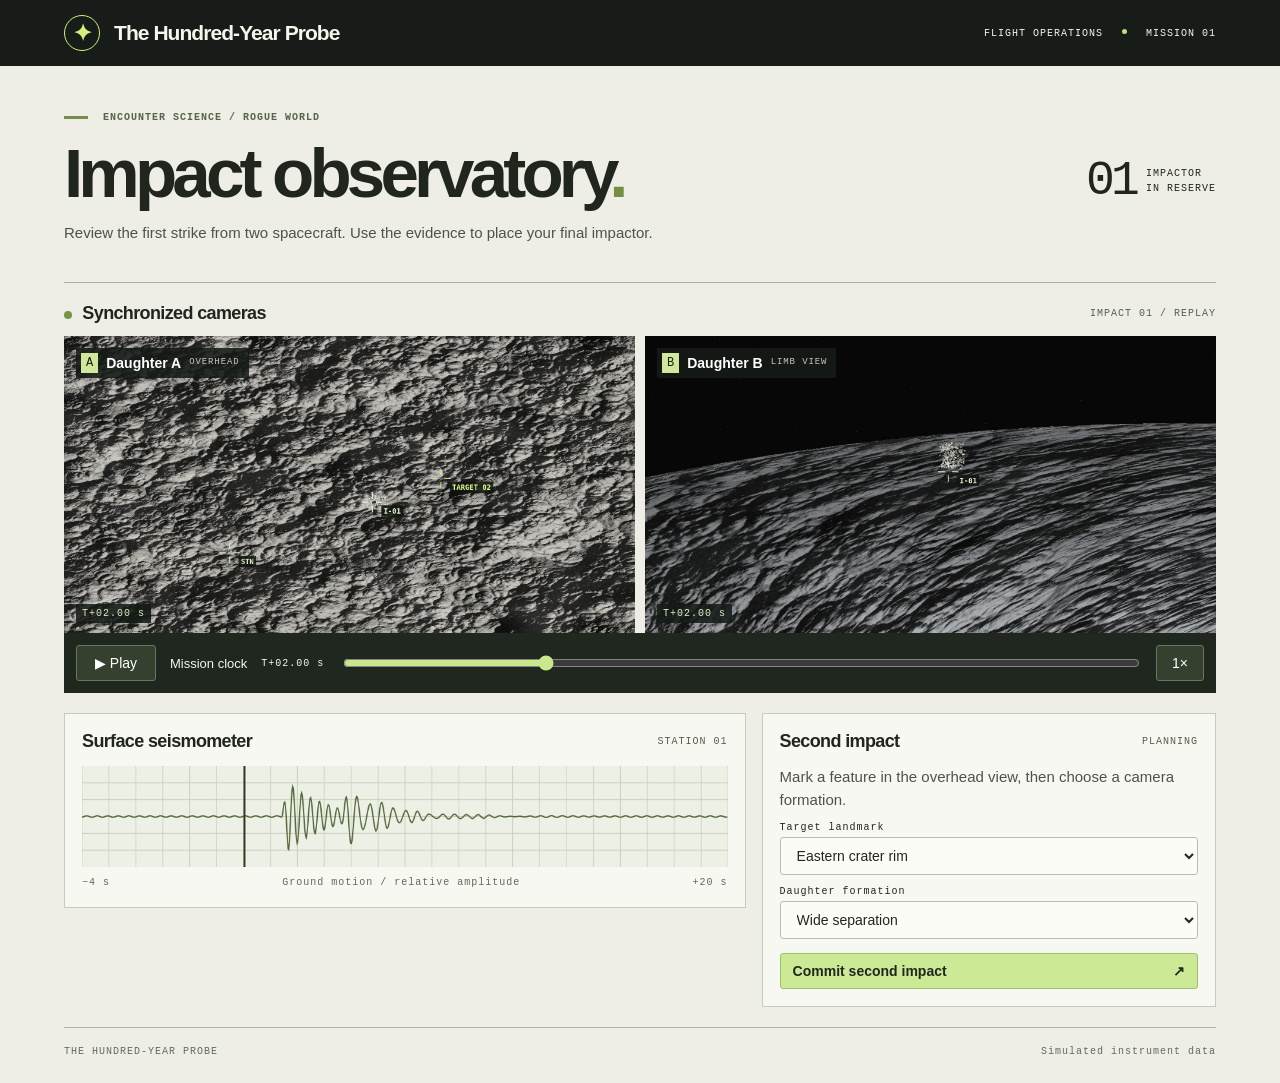
==== index.html @ 27565dcc "Add files via upload" ====
<!doctype html><html lang="en"><head><meta charset="utf-8"><meta name="viewport" content="width=device-width,initial-scale=1"><meta name="theme-color" content="#141615"><title>The Hundred-Year Probe · Impact Observatory</title><link rel="stylesheet" href="style.css"></head><body>
<header><div class="brand"><span class="orbit" aria-hidden="true">✦</span> The Hundred-Year Probe</div><span class="mission">FLIGHT OPERATIONS <i></i> MISSION 01</span></header>
<main><div class="intro"><div><div class="eyebrow"><b></b> ENCOUNTER SCIENCE / ROGUE WORLD</div><h1>Impact observatory<span>.</span></h1><p id="brief">Review the first strike from two spacecraft. Use the evidence to place your final impactor.</p></div><div class="count"><strong id="remaining">01</strong><span>IMPACTOR<br>IN RESERVE</span></div></div>
<div class="section"><h2><span class="dot"></span> Synchronized cameras</h2><div id="shot">IMPACT 01 / REPLAY</div></div>
<div class="feeds"><figure><canvas id="a" width="960" height="500" aria-label="Overhead camera simulation"></canvas><figcaption><em>A</em> Daughter A <small id="capA">OVERHEAD</small></figcaption><span class="camtime"></span></figure><figure><canvas id="b" width="960" height="500" aria-label="Horizon camera simulation"></canvas><figcaption><em>B</em> Daughter B <small id="capB">LIMB VIEW</small></figcaption><span class="camtime"></span></figure></div>
<div class="transport"><button id="play">▶ Play</button><label for="time">Mission clock</label><output id="clock"></output><input id="time" type="range" min="-4" max="20" step=".02" value="2" aria-label="Replay time in seconds"><button id="speed" aria-label="Change replay speed">1×</button></div>
<div class="lower"><section class="panel"><div class="section"><h2>Surface seismometer</h2><div>STATION 01</div></div><canvas width="1000" height="155" id="wave" aria-label="Simulated ground motion aligned with the replay clock"></canvas><div class="ticks"><span>−4 s</span><span>Ground motion / relative amplitude</span><span>+20 s</span></div></section>
<section class="panel plan"><div class="section"><h2 id="planTitle">Second impact</h2><div id="phase">PLANNING</div></div><div id="planning"><p>Mark a feature in the overhead view, then choose a camera formation.</p><label for="target">Target landmark</label><select id="target"><option value="rim">Eastern crater rim</option><option value="floor">Crater floor</option><option value="ridge">Western ridge</option></select><label for="formation">Daughter formation</label><select id="formation"><option>Wide separation</option><option>Close survey</option></select><button class="primary" id="launch">Commit second impact <span>↗</span></button></div><div id="results" hidden><p id="report"></p><button id="switch">Review impact 01</button> <button id="reset">New mission</button></div></section></div>
<footer>THE HUNDRED-YEAR PROBE <span>Simulated instrument data</span></footer></main><script src="game.js"></script></body></html>
---- style.css ----
*{box-sizing:border-box}body{margin:0;background:#eeeee7;color:#20251e;font:16px 'Inter',Arial,sans-serif}header{background:#171c18;color:#f5f6ec;display:flex;align-items:center;justify-content:space-between;padding:15px max(5vw,20px)}.brand{display:flex;align-items:center;gap:14px;font-weight:700;letter-spacing:-.045em;font-size:21px}.orbit{display:grid;place-items:center;border:1px solid #d4ee7c;border-radius:50%;width:36px;height:36px;color:#d4ee7c;font-size:23px}.mission,.eyebrow,.section>div,.count span,.camtime,small,.ticks,footer,.transport output,.plan label{font:10px/1.5 'IBM Plex Mono',monospace;letter-spacing:.1em}.mission i{display:inline-block;background:#c3df76;width:5px;height:5px;border-radius:50%;margin:2px 12px}main{max-width:1650px;padding:0 5vw;margin:auto}.intro{display:flex;align-items:center;justify-content:space-between;padding:44px 0 30px;border-bottom:1px solid #aab0a1;gap:18px}.eyebrow{font-weight:bold;color:#566449}.eyebrow b{display:inline-block;width:24px;height:3px;background:#758e4d;vertical-align:middle;margin-right:8px}h1{font-family:'Space Grotesk','Inter',Arial,sans-serif;font-size:clamp(40px,5.4vw,84px);letter-spacing:-.07em;line-height:1.05;margin:12px 0}h1 span{color:#748e42}p{color:#4c544a;font-size:15px;line-height:1.5;margin:8px 0}.count{display:flex;align-items:center;gap:10px}.count strong{font:48px monospace;letter-spacing:-.08em}.section{display:flex;align-items:center;justify-content:space-between;gap:8px;margin:20px 0 12px}.section>div{color:#53604d}h2{font-size:18px;letter-spacing:-.035em;margin:0}.dot{display:inline-block;background:#739646;width:8px;height:8px;border-radius:50%;margin-right:6px}.feeds{display:grid;grid-template-columns:1fr 1fr;gap:10px}figure{position:relative;margin:0;background:#111;overflow:hidden}canvas{display:block;width:100%;height:auto}#a{cursor:crosshair}figcaption,.camtime{position:absolute;background:#151b17de;color:white;pointer-events:none}figcaption{top:12px;left:12px;padding:5px 9px 5px 5px;font-size:14px;font-weight:bold;display:flex;align-items:center;gap:8px}em{font:12px monospace;color:#191d14;background:#d1e799;padding:3px 5px}small{color:#c4c9ba;font-size:9px}.camtime{bottom:10px;left:12px;padding:2px 6px;color:#ddedbd}.transport{background:#20271f;color:#f4f7ed;display:flex;align-items:center;padding:12px;gap:14px}.transport label{font-size:13px}.transport output{white-space:nowrap;min-width:66px}.transport input{flex:1;min-width:20px;accent-color:#c9e78c}button,select{font:inherit;font-size:14px;border:1px solid #b9bfae;background:#fcfcf6;color:#20271f;padding:9px 12px;cursor:pointer;border-radius:3px}button:hover,select:hover{border-color:#718444}.transport button{background:#35402f;color:white;border-color:#67765c;min-width:48px}#play{min-width:80px}.lower{display:grid;grid-template-columns:1.5fr 1fr;gap:16px;margin:20px 0}.panel{background:#f8f8f2;border:1px solid #c8ccbe;padding:17px;align-self:start}.panel .section{margin:0 0 14px}.ticks,footer{display:flex;justify-content:space-between;color:#616b59;margin-top:8px}.plan label{display:block;margin-top:9px}.plan select{width:100%;margin-top:2px}.primary{margin-top:14px;background:#cce995;border-color:#a1bf70;width:100%;text-align:left;font-weight:bold}.primary span{float:right}footer{padding:16px 0 24px;border-top:1px solid #acb1a3}button:focus-visible,select:focus-visible,input:focus-visible{outline:3px solid #839f41}@media(max-width:740px){.intro{padding:27px 0 16px}.count,.mission,.transport label{display:none}.feeds,.lower{grid-template-columns:1fr}.feeds{gap:6px}figure canvas{max-height:250px;object-fit:fill}.transport{gap:6px}.lower{gap:10px}.section>div{font-size:9px}figcaption{top:7px;left:7px}.intro p{font-size:14px}footer{font-size:8px}}
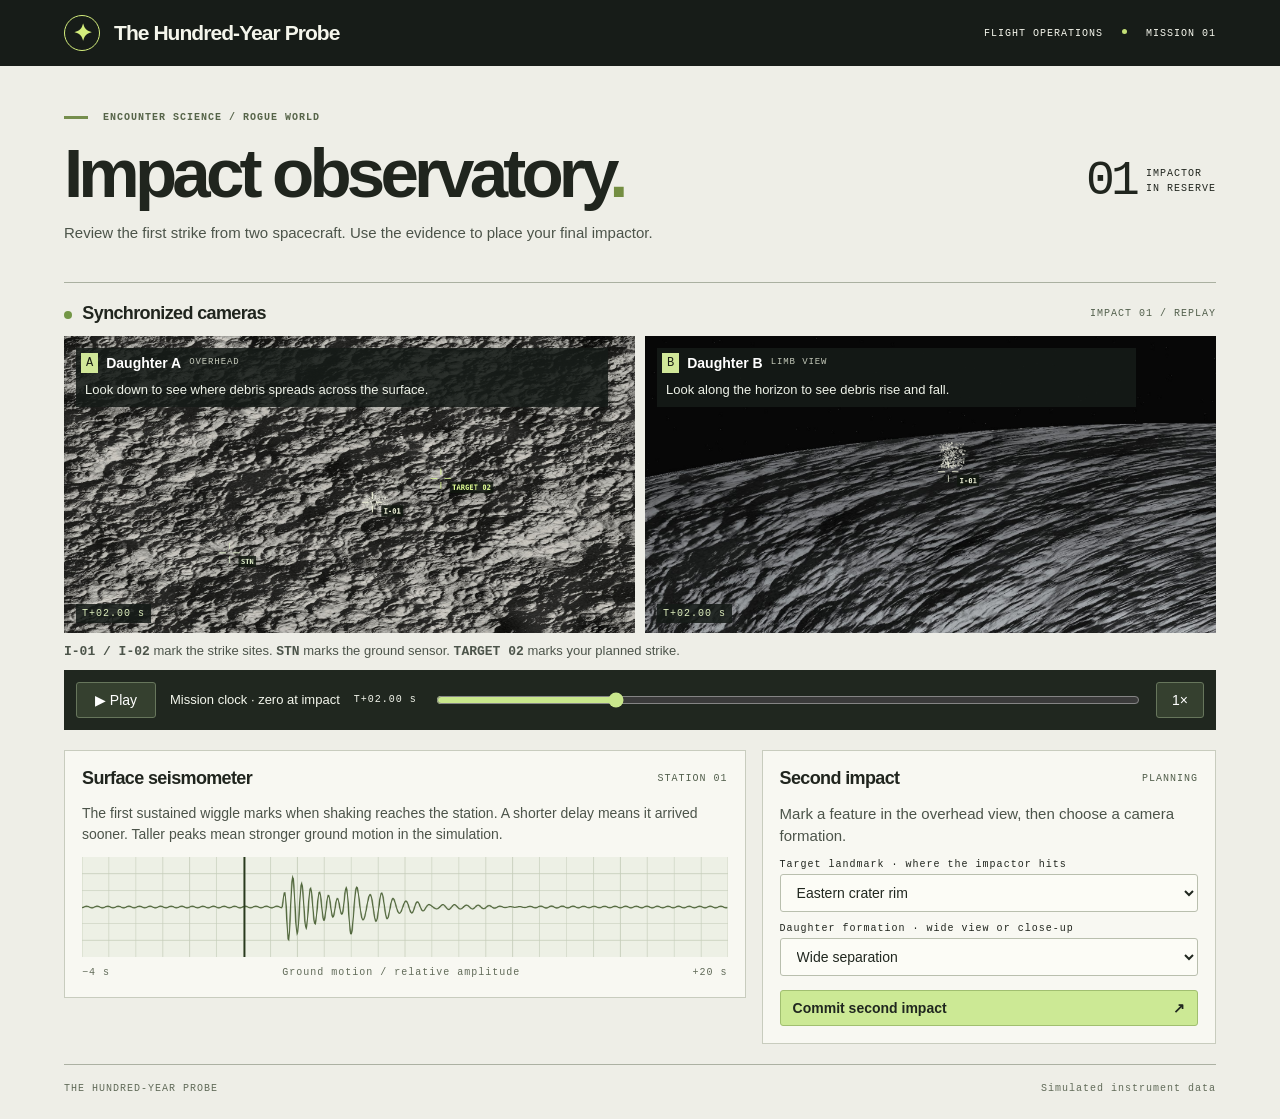
==== commit 9b38a682: "Enhance index.html with CSS styles Added CSS styles for improved layout and readability." ====
--- a/index.html
+++ b/index.html
@@ -1,9 +1,183 @@
-<!doctype html><html lang="en"><head><meta charset="utf-8"><meta name="viewport" content="width=device-width,initial-scale=1"><meta name="theme-color" content="#141615"><title>The Hundred-Year Probe · Impact Observatory</title><link rel="stylesheet" href="style.css"></head><body>
-<header><div class="brand"><span class="orbit" aria-hidden="true">✦</span> The Hundred-Year Probe</div><span class="mission">FLIGHT OPERATIONS <i></i> MISSION 01</span></header>
-<main><div class="intro"><div><div class="eyebrow"><b></b> ENCOUNTER SCIENCE / ROGUE WORLD</div><h1>Impact observatory<span>.</span></h1><p id="brief">Review the first strike from two spacecraft. Use the evidence to place your final impactor.</p></div><div class="count"><strong id="remaining">01</strong><span>IMPACTOR<br>IN RESERVE</span></div></div>
-<div class="section"><h2><span class="dot"></span> Synchronized cameras</h2><div id="shot">IMPACT 01 / REPLAY</div></div>
-<div class="feeds"><figure><canvas id="a" width="960" height="500" aria-label="Overhead camera simulation"></canvas><figcaption><em>A</em> Daughter A <small id="capA">OVERHEAD</small></figcaption><span class="camtime"></span></figure><figure><canvas id="b" width="960" height="500" aria-label="Horizon camera simulation"></canvas><figcaption><em>B</em> Daughter B <small id="capB">LIMB VIEW</small></figcaption><span class="camtime"></span></figure></div>
-<div class="transport"><button id="play">▶ Play</button><label for="time">Mission clock</label><output id="clock"></output><input id="time" type="range" min="-4" max="20" step=".02" value="2" aria-label="Replay time in seconds"><button id="speed" aria-label="Change replay speed">1×</button></div>
-<div class="lower"><section class="panel"><div class="section"><h2>Surface seismometer</h2><div>STATION 01</div></div><canvas width="1000" height="155" id="wave" aria-label="Simulated ground motion aligned with the replay clock"></canvas><div class="ticks"><span>−4 s</span><span>Ground motion / relative amplitude</span><span>+20 s</span></div></section>
-<section class="panel plan"><div class="section"><h2 id="planTitle">Second impact</h2><div id="phase">PLANNING</div></div><div id="planning"><p>Mark a feature in the overhead view, then choose a camera formation.</p><label for="target">Target landmark</label><select id="target"><option value="rim">Eastern crater rim</option><option value="floor">Crater floor</option><option value="ridge">Western ridge</option></select><label for="formation">Daughter formation</label><select id="formation"><option>Wide separation</option><option>Close survey</option></select><button class="primary" id="launch">Commit second impact <span>↗</span></button></div><div id="results" hidden><p id="report"></p><button id="switch">Review impact 01</button> <button id="reset">New mission</button></div></section></div>
-<footer>THE HUNDRED-YEAR PROBE <span>Simulated instrument data</span></footer></main><script src="game.js"></script></body></html>
+<!doctype html>
+<html lang="en">
+<head>
+  <meta charset="utf-8">
+  <meta name="viewport" content="width=device-width, initial-scale=1">
+  <meta name="theme-color" content="#141615">
+  <title>The Hundred-Year Probe · Impact Observatory</title>
+  <link rel="stylesheet" href="style.css">
+  <style>
+    .feeds figcaption {
+      flex-wrap: wrap;
+      max-width: calc(100% - 24px);
+    }
+
+    .camera-note {
+      flex-basis: 100%;
+      padding: 0 4px 3px;
+      color: #eef2e8;
+      font: normal 13px/1.35 Inter, Arial, sans-serif;
+    }
+
+    .reading-note {
+      margin: 0 0 12px;
+      font-size: 14px;
+    }
+
+    .map-key {
+      margin: 8px 0;
+      font-size: 13px;
+    }
+
+    .map-key b {
+      font-family: monospace;
+    }
+  </style>
+</head>
+<body>
+  <header>
+    <div class="brand">
+      <span class="orbit" aria-hidden="true">✦</span>
+      The Hundred-Year Probe
+    </div>
+    <span class="mission">FLIGHT OPERATIONS <i></i> MISSION 01</span>
+  </header>
+
+  <main>
+    <div class="intro">
+      <div>
+        <div class="eyebrow"><b></b> ENCOUNTER SCIENCE / ROGUE WORLD</div>
+        <h1>Impact observatory<span>.</span></h1>
+        <p id="brief">
+          Review the first strike from two spacecraft. Use the evidence
+          to place your final impactor.
+        </p>
+      </div>
+      <div class="count">
+        <strong id="remaining">01</strong>
+        <span>IMPACTOR<br>IN RESERVE</span>
+      </div>
+    </div>
+
+    <div class="section">
+      <h2><span class="dot"></span> Synchronized cameras</h2>
+      <div id="shot">IMPACT 01 / REPLAY</div>
+    </div>
+
+    <div class="feeds">
+      <figure>
+        <canvas id="a" width="960" height="500"
+                aria-label="Overhead camera simulation"></canvas>
+        <figcaption>
+          <em>A</em> Daughter A
+          <small id="capA">OVERHEAD</small>
+          <span class="camera-note">
+            Look down to see where debris spreads across the surface.
+          </span>
+        </figcaption>
+        <span class="camtime"></span>
+      </figure>
+
+      <figure>
+        <canvas id="b" width="960" height="500"
+                aria-label="Horizon camera simulation"></canvas>
+        <figcaption>
+          <em>B</em> Daughter B
+          <small id="capB">LIMB VIEW</small>
+          <span class="camera-note">
+            Look along the horizon to see debris rise and fall.
+          </span>
+        </figcaption>
+        <span class="camtime"></span>
+      </figure>
+    </div>
+
+    <p class="map-key">
+      <b>I-01 / I-02</b> mark the strike sites.
+      <b>STN</b> marks the ground sensor.
+      <b>TARGET 02</b> marks your planned strike.
+    </p>
+
+    <div class="transport">
+      <button id="play">▶ Play</button>
+      <label for="time">Mission clock · zero at impact</label>
+      <output id="clock"></output>
+      <input id="time" type="range" min="-4" max="20" step=".02"
+             value="2" aria-label="Replay time in seconds">
+      <button id="speed" aria-label="Change replay speed">1×</button>
+    </div>
+
+    <div class="lower">
+      <section class="panel">
+        <div class="section">
+          <h2>Surface seismometer</h2>
+          <div>STATION 01</div>
+        </div>
+
+        <p class="reading-note">
+          The first sustained wiggle marks when shaking reaches the station.
+          A shorter delay means it arrived sooner. Taller peaks mean stronger
+          ground motion in the simulation.
+        </p>
+
+        <canvas id="wave" width="1000" height="155"
+                aria-label="Simulated ground motion aligned with the replay clock">
+        </canvas>
+
+        <div class="ticks">
+          <span>−4 s</span>
+          <span>Ground motion / relative amplitude</span>
+          <span>+20 s</span>
+        </div>
+      </section>
+
+      <section class="panel plan">
+        <div class="section">
+          <h2 id="planTitle">Second impact</h2>
+          <div id="phase">PLANNING</div>
+        </div>
+
+        <div id="planning">
+          <p>
+            Mark a feature in the overhead view, then choose a camera formation.
+          </p>
+
+          <label for="target">Target landmark · where the impactor hits</label>
+          <select id="target">
+            <option value="rim">Eastern crater rim</option>
+            <option value="floor">Crater floor</option>
+            <option value="ridge">Western ridge</option>
+          </select>
+
+          <label for="formation">Daughter formation · wide view or close-up</label>
+          <select id="formation">
+            <option>Wide separation</option>
+            <option>Close survey</option>
+          </select>
+
+          <button class="primary" id="launch">
+            Commit second impact <span>↗</span>
+          </button>
+        </div>
+
+        <div id="results" hidden>
+          <p class="reading-note">
+            Compare the delay from each impact to the first shaking.
+            The second pulse is a later vibration from the same strike.
+          </p>
+          <p id="report"></p>
+          <button id="switch">Review impact 01</button>
+          <button id="reset">New mission</button>
+        </div>
+      </section>
+    </div>
+
+    <footer>
+      THE HUNDRED-YEAR PROBE
+      <span>Simulated instrument data</span>
+    </footer>
+  </main>
+
+  <script src="game.js"></script>
+</body>
+</html>
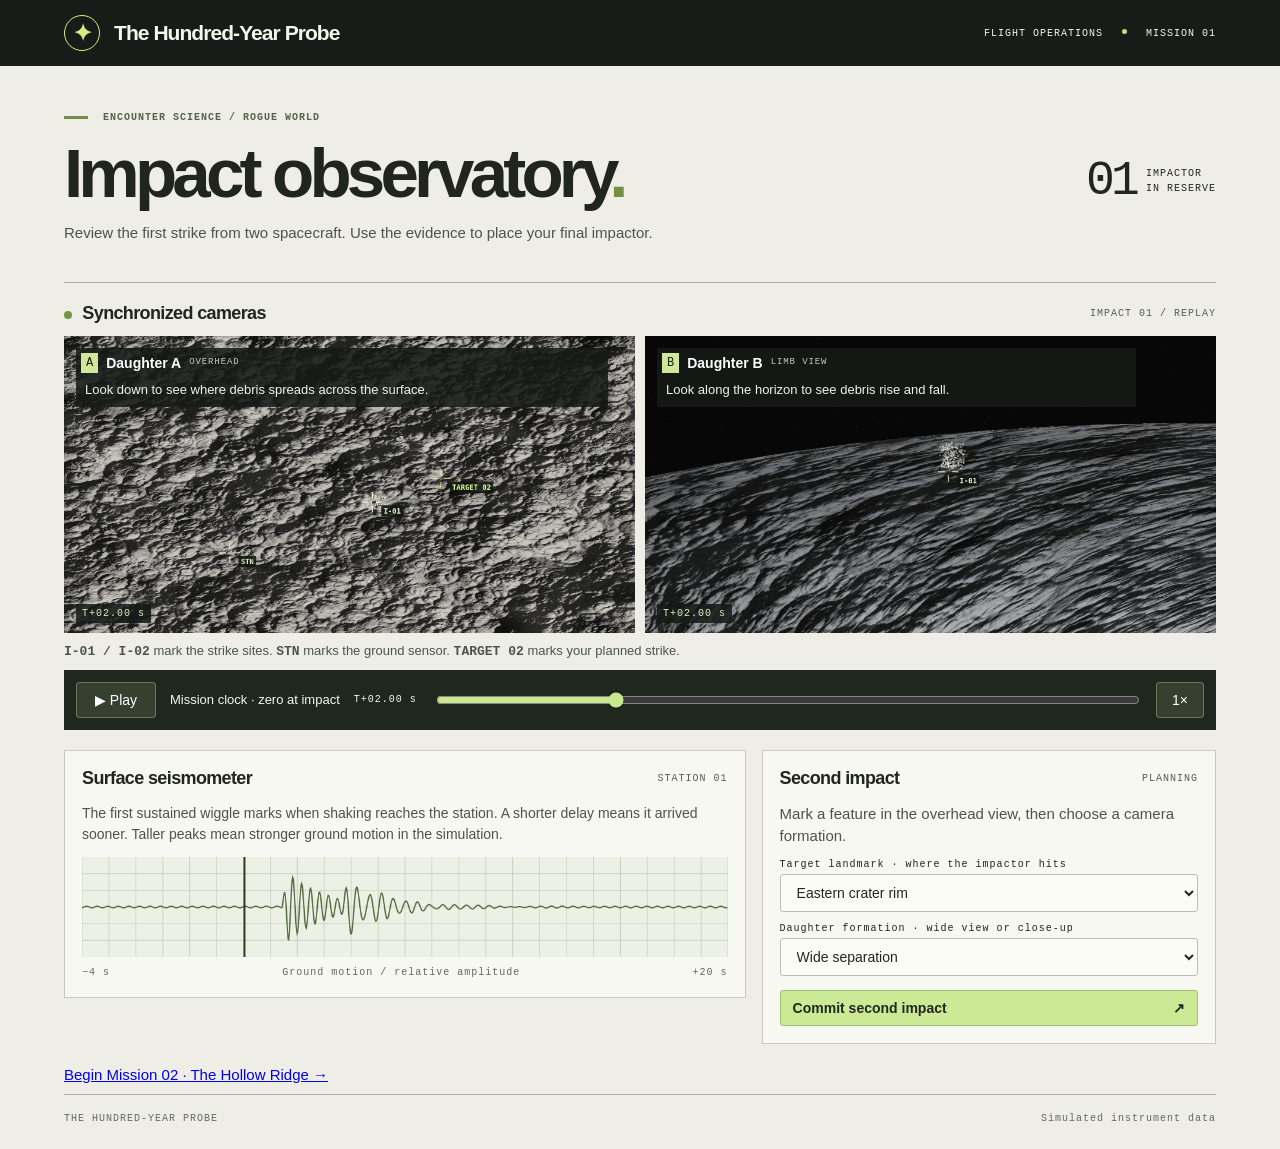
==== commit ceb73fa6: "Add link to Mission 02 in index.html" ====
--- a/index.html
+++ b/index.html
@@ -171,7 +171,7 @@
         </div>
       </section>
     </div>
-
+<p><a href="./mission-02.html">Begin Mission 02 · The Hollow Ridge →</a></p>
     <footer>
       THE HUNDRED-YEAR PROBE
       <span>Simulated instrument data</span>
